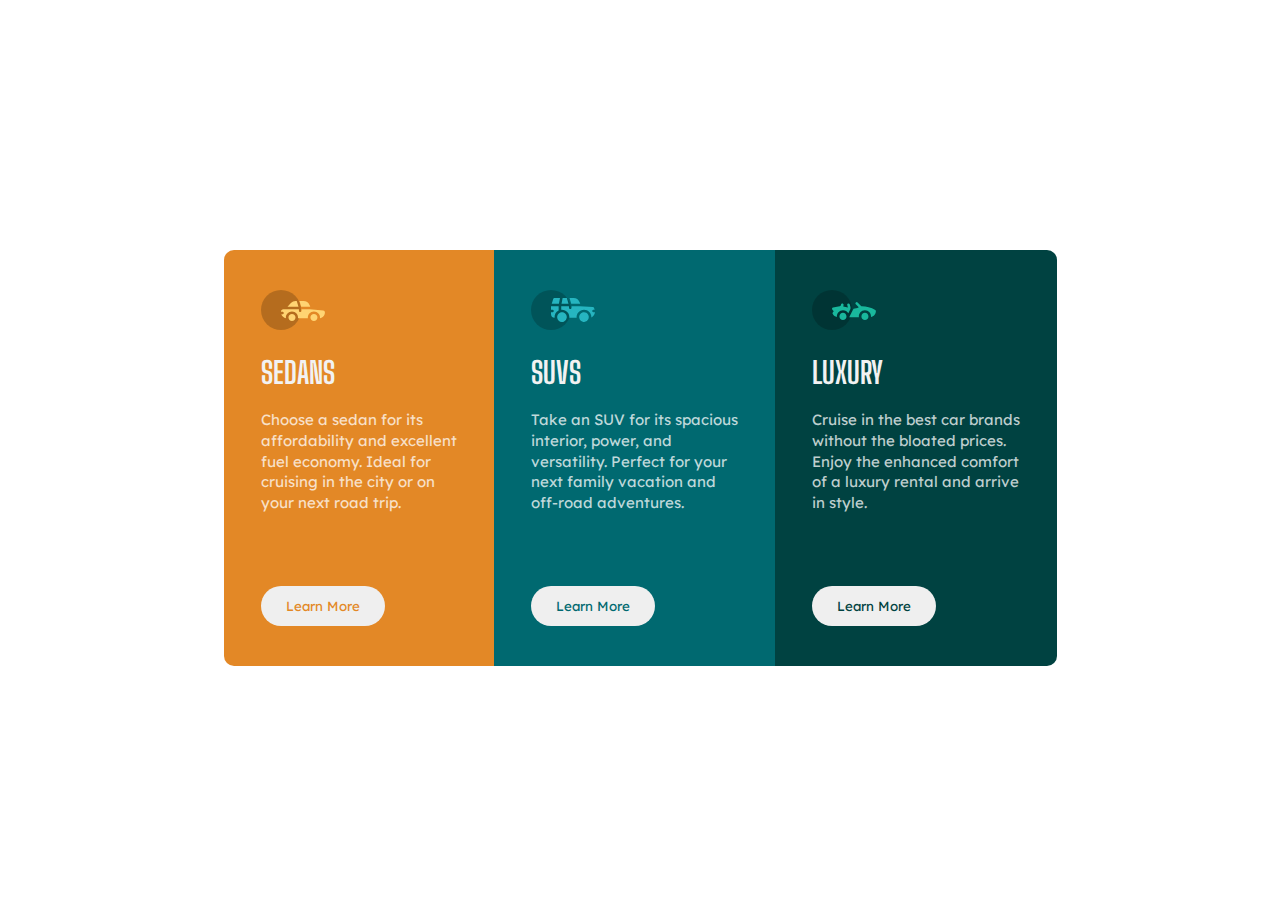
==== Newbie/3-column preview card component/index.html @ 577d7edc "Add files via upload" ====
<!DOCTYPE html>
<html lang="pt-BR">

<head>
  <meta charset="UTF-8" />
  <meta name="viewport" content="width=device-width, initial-scale=1.0" />
  <link rel="stylesheet" href="style.css" />
  <title>Frontend Mentor | 3-column preview card component</title>
</head>

<body>
  <main>
    <div class="container" id="first-div">
      <span class="span-img-icons">
        <img src="./images/icon-sedans.svg" alt="sedan" />
      </span>

      <h1>Sedans</h1>

      <p>
        Choose a sedan for its<br />
        affordability and excellent<br />
        fuel economy. Ideal for<br />
        cruising in the city or on<br />
        your next road trip.
      </p>

      <input type="button" value="Learn More" />
    </div>

    <div class="container" id="second-div">
      <span class="span-img-icons">
        <img src="./images/icon-suvs.svg" alt="SUV" />
      </span>

      <h1>SUVs</h1>

      <p>
        Take an SUV for its spacious<br />
        interior, power, and<br />
        versatility. Perfect for your<br />
        next family vacation and<br />
        off-road adventures.
      </p>

      <input type="button" value="Learn More" />
    </div>

    <div class="container" id="third-div">
      <span class="span-img-icons">
        <img src="./images/icon-luxury.svg" alt="Luxury" />
      </span>

      <h1>Luxury</h1>

      <p>
        Cruise in the best car brands<br />
        without the bloated prices.<br />
        Enjoy the enhanced comfort<br />
        of a luxury rental and arrive<br />
        in style.
      </p>

      <input type="button" value="Learn More" />
    </div>
  </main>
</body>

</html>
---- Newbie/3-column preview card component/style.css ----
@import url('https://fonts.googleapis.com/css2?family=Lexend+Deca&display=swap');
@import url('https://fonts.googleapis.com/css2?family=Big+Shoulders+Display:wght@700&display=swap');

:root {
    --Bright-orange: hsl(31, 77%, 52%);
    --Dark-cyan: hsl(184, 100%, 22%);
    --Very-dark-cyan: hsl(179, 100%, 13%);
    --Transparent-white-paragraphs: hsla(0, 0%, 100%, 0.75);
    --Very-light-gray-background-headings-buttons: hsl(0, 0%, 95%);
    --font-size: 15px;
    --font-family-lexend: 'Lexend Deca', sans-serif;
    --font-family-big-shoulders: 'Big Shoulders Display', cursive;
}

body {
    display: flex;
    align-content: center;
    align-items: center;
    font-size: var(--font-size);
    justify-content: center;
    height: 100vh;
}

main {
    display: flex;
}

.container {
    padding: 20px 37px;
    padding-bottom: 40px;
    padding-top: 40px;
}

.container>h1 {
    text-transform: uppercase;
    color: var(--Very-light-gray-background-headings-buttons);
    font-family: var(--font-family-big-shoulders);
    font-weight: 700;
}

.container>p {
    color: var(--Transparent-white-paragraphs);
    font-family: var(--font-family-lexend);
    font-weight: 400;
    line-height: 1.3rem;
}

.container>input {
    cursor: pointer;
    font-family: var(--font-family-lexend);
    padding: 12px 25px;
    border: none;
    border-radius: 25px;
    margin-top: 57px;
    font-weight: 400;
}

#first-div {
    background-color: var(--Bright-orange);
    border-top-left-radius: 10px;
    border-bottom-left-radius: 10px;
}

#first-div>input {
    color: var(--Bright-orange);
}

#second-div {
    background-color: var(--Dark-cyan);
}

#second-div>input {
    color: var(--Dark-cyan);
}


#third-div {
    background-color: var(--Very-dark-cyan);
    border-top-right-radius: 10px;
    border-bottom-right-radius: 10px;
}

#third-div>input {
    color: var(--Very-dark-cyan);
}

@media only screen and (max-width: 900px) {
    body {
        height: auto;
    }

    main {
        display: -ms-grid;
        display: grid;
    }


    #first-div {
        border-top-left-radius: 10px;
        border-bottom-left-radius: 0;
        border-top-right-radius: 10px;
    }


    #third-div {
        border-top-right-radius: 0;
        border-bottom-left-radius: 10px;
        border-bottom-right-radius: 10px;
    }

}
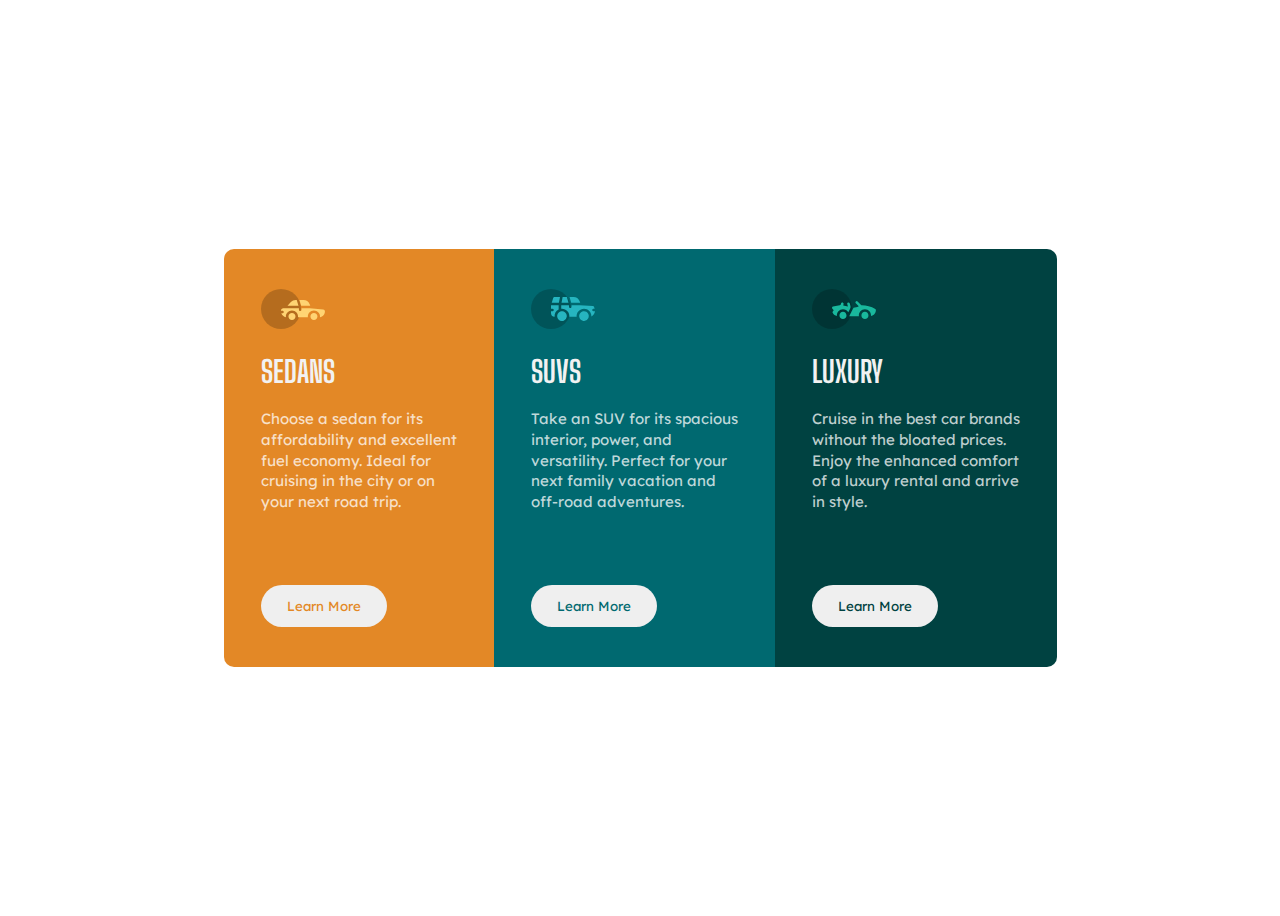
==== commit fa6f3840: "Update index.html" ====
--- a/Newbie/3-column preview card component/index.html
+++ b/Newbie/3-column preview card component/index.html
@@ -1,5 +1,5 @@
 <!DOCTYPE html>
-<html lang="pt-BR">
+<html lang="en">
 
 <head>
   <meta charset="UTF-8" />
@@ -66,4 +66,4 @@
   </main>
 </body>
 
-</html>+</html>
--- a/Newbie/3-column preview card component/style.css
+++ b/Newbie/3-column preview card component/style.css
@@ -1,111 +1,126 @@
-@import url('https://fonts.googleapis.com/css2?family=Lexend+Deca&display=swap');
-@import url('https://fonts.googleapis.com/css2?family=Big+Shoulders+Display:wght@700&display=swap');
+@import url("https://fonts.googleapis.com/css2?family=Lexend+Deca&display=swap");
+@import url("https://fonts.googleapis.com/css2?family=Big+Shoulders+Display:wght@700&display=swap");
 
 :root {
-    --Bright-orange: hsl(31, 77%, 52%);
-    --Dark-cyan: hsl(184, 100%, 22%);
-    --Very-dark-cyan: hsl(179, 100%, 13%);
-    --Transparent-white-paragraphs: hsla(0, 0%, 100%, 0.75);
-    --Very-light-gray-background-headings-buttons: hsl(0, 0%, 95%);
-    --font-size: 15px;
-    --font-family-lexend: 'Lexend Deca', sans-serif;
-    --font-family-big-shoulders: 'Big Shoulders Display', cursive;
+  --Bright-orange: hsl(31, 77%, 52%);
+  --Dark-cyan: hsl(184, 100%, 22%);
+  --Very-dark-cyan: hsl(179, 100%, 13%);
+  --Transparent-white-paragraphs: hsla(0, 0%, 100%, 0.75);
+  --Very-light-gray-background-headings-buttons: hsl(0, 0%, 95%);
+  --font-size: 15px;
+  --font-family-lexend: "Lexend Deca", sans-serif;
+  --font-family-big-shoulders: "Big Shoulders Display", cursive;
 }
 
 body {
-    display: flex;
-    align-content: center;
-    align-items: center;
-    font-size: var(--font-size);
-    justify-content: center;
-    height: 100vh;
+  display: flex;
+  align-content: center;
+  align-items: center;
+  font-size: var(--font-size);
+  justify-content: center;
+  height: 100vh;
 }
 
 main {
-    display: flex;
+  display: flex;
 }
 
 .container {
-    padding: 20px 37px;
-    padding-bottom: 40px;
-    padding-top: 40px;
+  padding: 20px 37px;
+  padding-bottom: 40px;
+  padding-top: 40px;
 }
 
-.container>h1 {
-    text-transform: uppercase;
-    color: var(--Very-light-gray-background-headings-buttons);
-    font-family: var(--font-family-big-shoulders);
-    font-weight: 700;
+.container > h1 {
+  text-transform: uppercase;
+  color: var(--Very-light-gray-background-headings-buttons);
+  font-family: var(--font-family-big-shoulders);
+  font-weight: 700;
 }
 
-.container>p {
-    color: var(--Transparent-white-paragraphs);
-    font-family: var(--font-family-lexend);
-    font-weight: 400;
-    line-height: 1.3rem;
+.container > p {
+  color: var(--Transparent-white-paragraphs);
+  font-family: var(--font-family-lexend);
+  font-weight: 400;
+  line-height: 1.3rem;
 }
 
-.container>input {
-    cursor: pointer;
-    font-family: var(--font-family-lexend);
-    padding: 12px 25px;
-    border: none;
-    border-radius: 25px;
-    margin-top: 57px;
-    font-weight: 400;
+.container > input {
+  cursor: pointer;
+  font-family: var(--font-family-lexend);
+  padding: 12px 25px;
+  border: none;
+  border-radius: 25px;
+  margin-top: 57px;
+  font-weight: 400;
+  border: 1px solid transparent;
 }
 
 #first-div {
-    background-color: var(--Bright-orange);
-    border-top-left-radius: 10px;
-    border-bottom-left-radius: 10px;
+  background-color: var(--Bright-orange);
+  border-top-left-radius: 10px;
+  border-bottom-left-radius: 10px;
 }
 
-#first-div>input {
-    color: var(--Bright-orange);
+#first-div > input {
+  color: var(--Bright-orange);
+}
+
+#first-div > input:hover {
+  background-color: transparent;
+  color: white;
+  border: 1px solid white;
 }
 
 #second-div {
-    background-color: var(--Dark-cyan);
+  background-color: var(--Dark-cyan);
 }
 
-#second-div>input {
-    color: var(--Dark-cyan);
+#second-div > input {
+  color: var(--Dark-cyan);
 }
 
+#second-div > input:hover {
+  background-color: transparent;
+  color: white;
+  border: 1px solid white;
+}
 
 #third-div {
-    background-color: var(--Very-dark-cyan);
-    border-top-right-radius: 10px;
-    border-bottom-right-radius: 10px;
+  background-color: var(--Very-dark-cyan);
+  border-top-right-radius: 10px;
+  border-bottom-right-radius: 10px;
 }
 
-#third-div>input {
-    color: var(--Very-dark-cyan);
+#third-div > input {
+  color: var(--Very-dark-cyan);
+}
+
+#third-div > input:hover {
+  background-color: transparent;
+  color: white;
+  border: 1px solid white;
 }
 
 @media only screen and (max-width: 900px) {
-    body {
-        height: auto;
-    }
+  body {
+    height: auto;
+  }
 
-    main {
-        display: -ms-grid;
-        display: grid;
-    }
+  main {
+    display: -ms-grid;
+    display: grid;
+  }
 
+  #first-div {
+    border-top-left-radius: 10px;
+    border-bottom-left-radius: 0;
+    border-top-right-radius: 10px;
+  }
 
-    #first-div {
-        border-top-left-radius: 10px;
-        border-bottom-left-radius: 0;
-        border-top-right-radius: 10px;
-    }
-
-
-    #third-div {
-        border-top-right-radius: 0;
-        border-bottom-left-radius: 10px;
-        border-bottom-right-radius: 10px;
-    }
-
-}+  #third-div {
+    border-top-right-radius: 0;
+    border-bottom-left-radius: 10px;
+    border-bottom-right-radius: 10px;
+  }
+}
